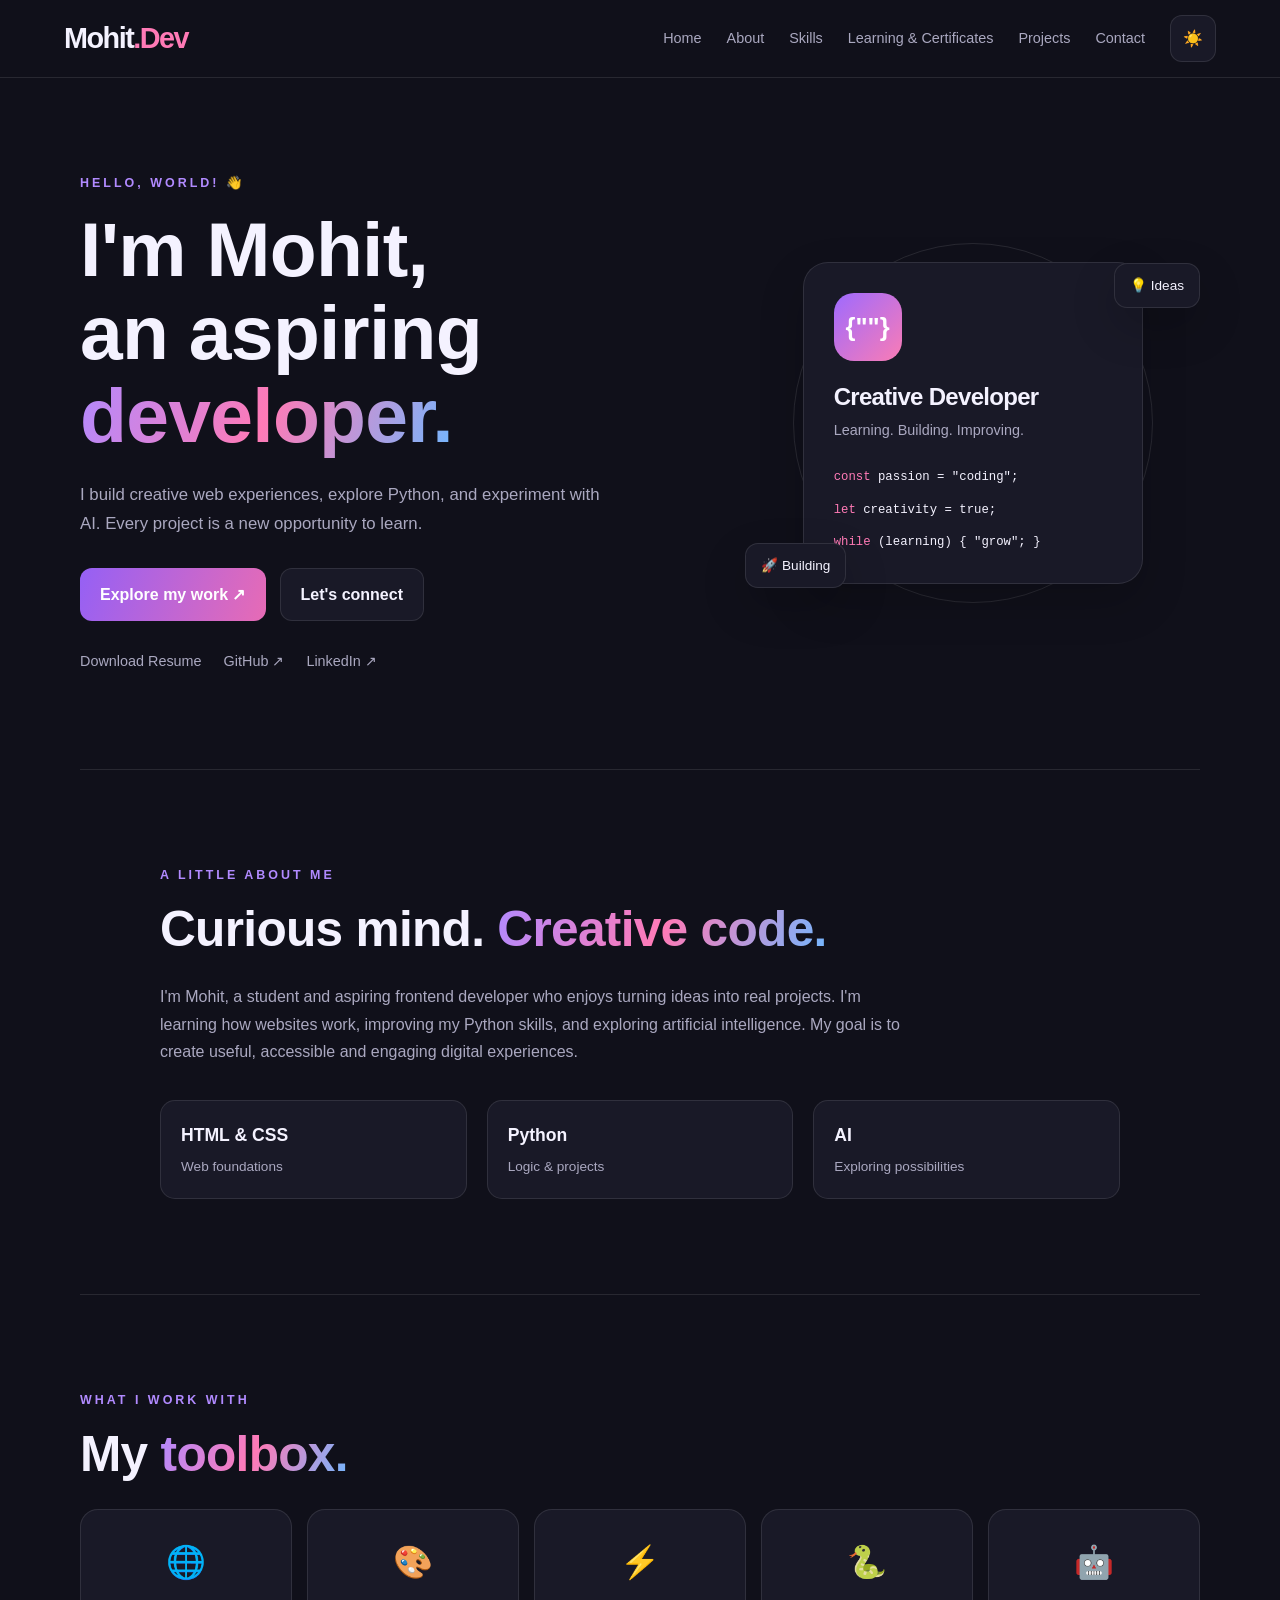
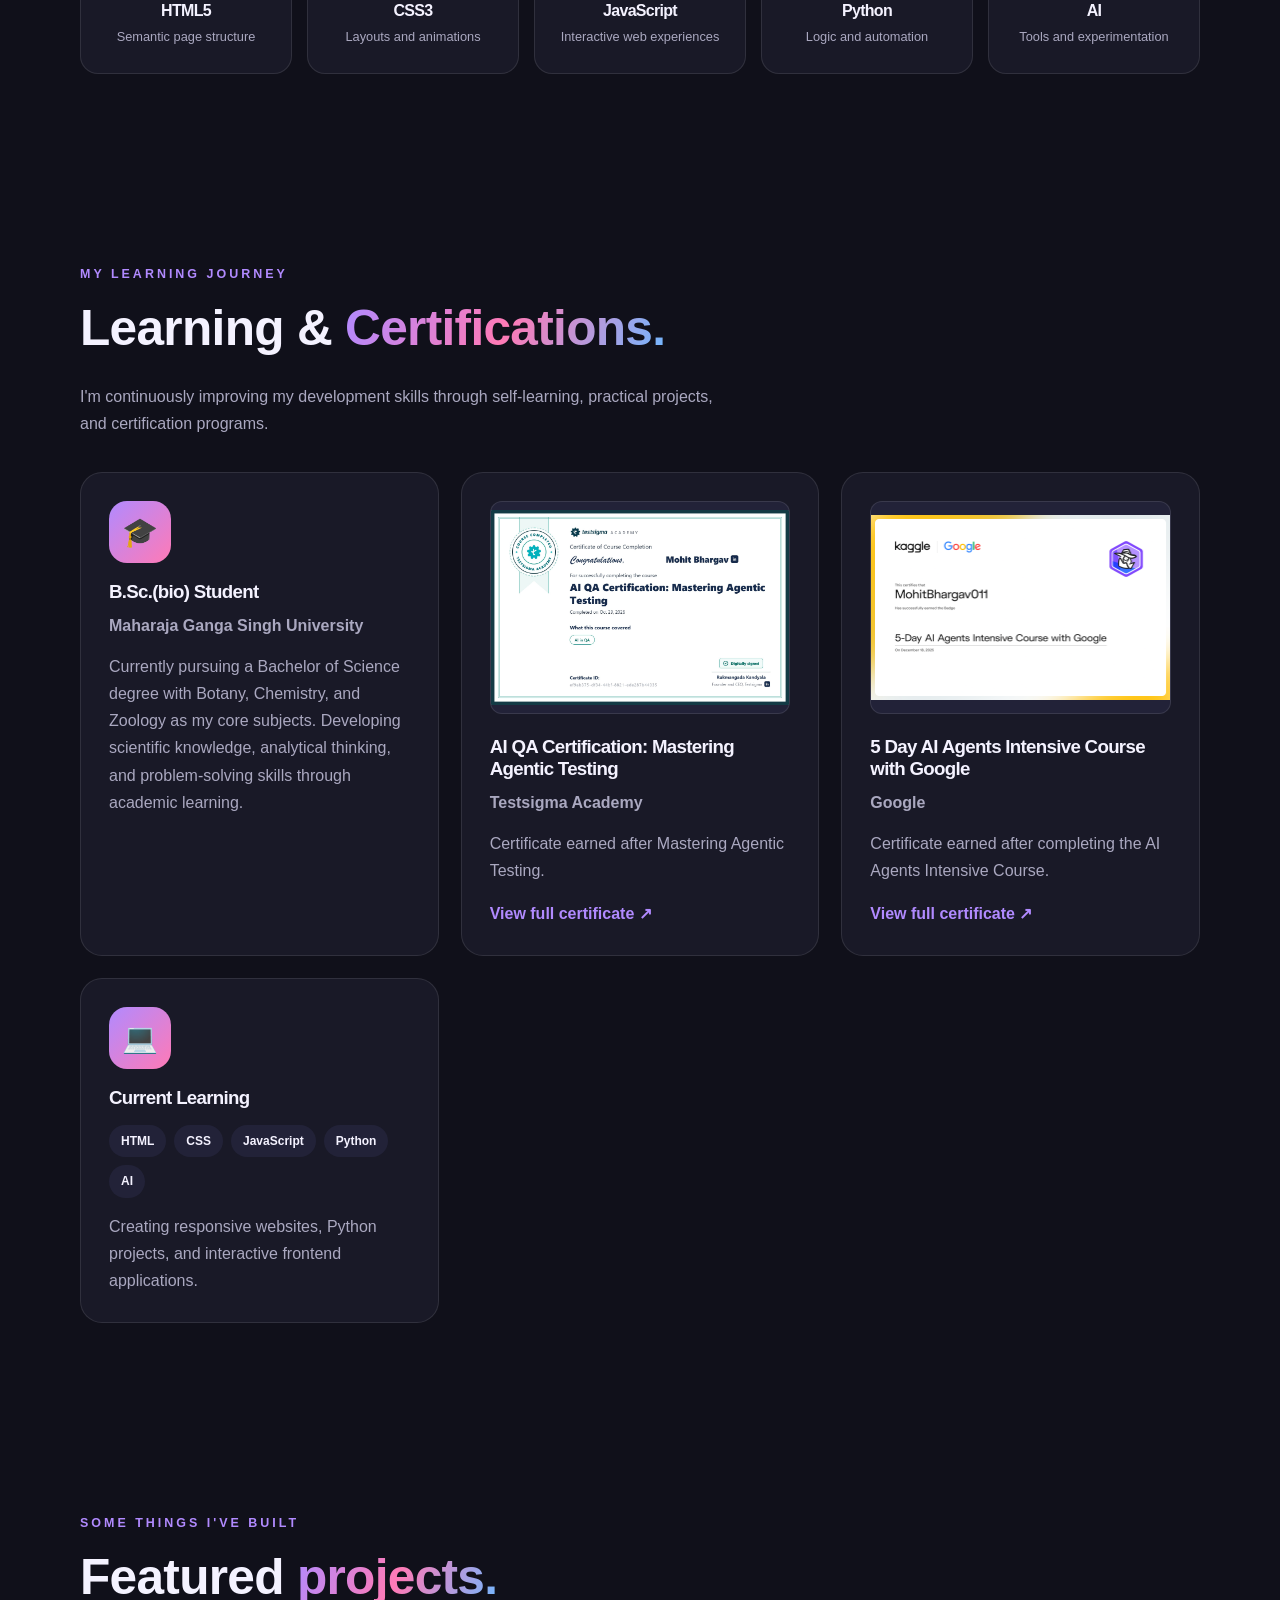
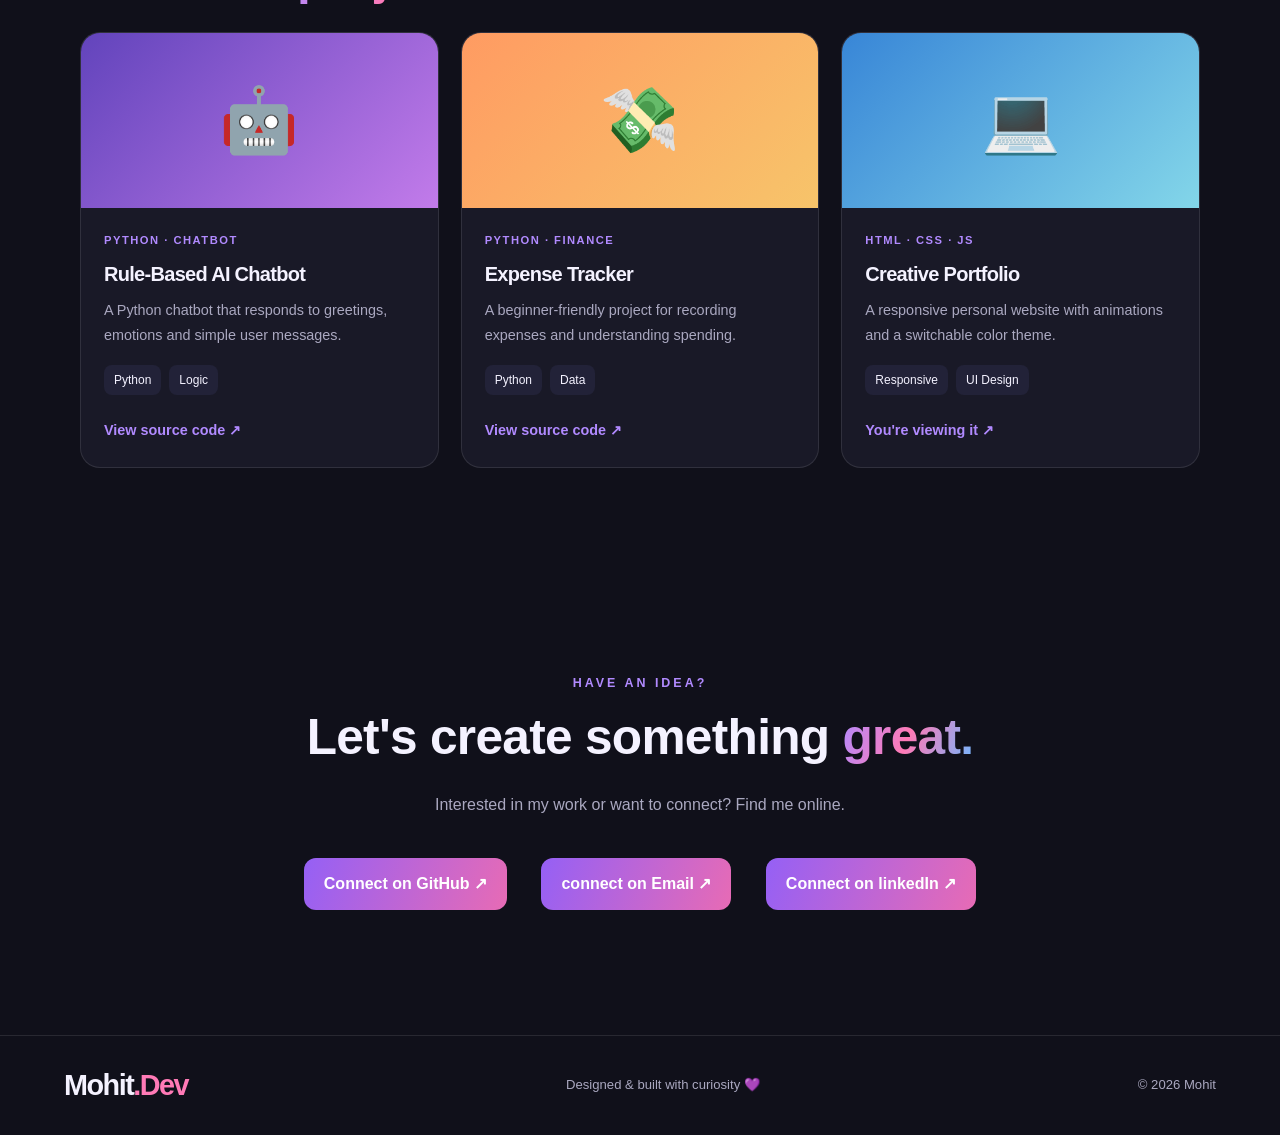
==== index.html @ 24799d16 "first webpage" ====
<!DOCTYPE html>
<html lang="en">
<head>
  <meta charset="UTF-8">
  <meta name="viewport" content="width=device-width, initial-scale=1.0">
  <meta name="description" content="Mohit's personal developer portfolio and coding projects.">
  <title>Mohit | Developer Portfolio</title>

  <link rel="stylesheet" href="style.css">
  <script src="script.js" defer></script>
</head>
<body>
  <header class="navbar">
    <a href="#home" class="logo">Mohit<span>.Dev</span></a>

    <button class="menu-toggle" id="menu-toggle"
      aria-label="Toggle navigation" aria-expanded="false">
      ☰
    </button>

    <nav class="nav-links" id="nav-links">
      <a href="#home">Home</a>
      <a href="#about">About</a>
      <a href="#skills">Skills</a>
      <a href="#edu">Learning & Certificates</a>
      <a href="#projects">Projects</a>
      <a href="#contact">Contact</a>
      <button id="theme-toggle" class="theme-toggle"
        aria-label="Switch color theme">☀️</button>
    </nav>
  </header>

  <main>
    <section class="hero section" id="home">
      <div class="hero-content reveal">
        <p class="eyebrow">HELLO, WORLD! 👋</p>
        <h1>I'm Mohit,<br>
          an aspiring <span class="gradient-text">developer.</span>
        </h1>
        <p class="hero-description">
          I build creative web experiences, explore Python,
          and experiment with AI. Every project is a new opportunity to learn.
        </p>

        <div class="hero-buttons">
          <a class="button primary1" href="#projects">Explore my work ↗</a>
          <a class="button secondary" href="#contact">Let's connect</a>
          </div>
        <div class="social-links">
           <a href="assets/resume.pdf" download class="btn btn-primary">
   Download Resume
    </a>
          <a href="https://github.com/MohitBhargava1234" target="_blank"
            rel="noopener noreferrer">GitHub ↗</a>
          <a href="https://www.linkedin.com/in/mohit-bhargav-a7a908286/" target="_blank"
            rel="noopener noreferrer">LinkedIn ↗</a>
        </div>
      </div>

      <div class="hero-art reveal">
        <div class="orbit orbit-one"></div>
        <div class="orbit orbit-two"></div>
        <div class="hero-card">
          <span class="code-icon">{"</>"}</span>
          <h2 id="typing-text">Creative Developer</h2>
          <p>Learning. Building. Improving.</p>
          <div class="code-lines">
            <span><i>const</i> passion = "coding";</span>
            <span><i>let</i> creativity = true;</span>
            <span><i>while</i> (learning) { "grow"; }</span>
          </div>
        </div>
        <span class="floating-badge badge-one">💡 Ideas</span>
        <span class="floating-badge badge-two">🚀 Building</span>
      </div>
    </section>

    <section class="section about reveal" id="about">
      <p class="eyebrow">A LITTLE ABOUT ME</p>
      <h2>Curious mind. <span class="gradient-text">Creative code.</span></h2>
      <p>
        I'm Mohit, a student and aspiring frontend developer who enjoys
        turning ideas into real projects. I'm learning how websites work,
        improving my Python skills, and exploring artificial intelligence.
        My goal is to create useful, accessible and engaging digital experiences.
      </p>
      <div class="stats">
        <div><strong>HTML & CSS</strong><span>Web foundations</span></div>
        <div><strong>Python</strong><span>Logic & projects</span></div>
        <div><strong>AI</strong><span>Exploring possibilities</span></div>
      </div>
    </section>

    <section class="section reveal" id="skills">
      <p class="eyebrow">WHAT I WORK WITH</p>
      <h2>My <span class="gradient-text">toolbox.</span></h2>

      <div class="skills-grid">
        <article class="skill-card">
          <span>🌐</span><h3>HTML5</h3>
          <p>Semantic page structure</p>
        </article>
        <article class="skill-card">
          <span>🎨</span><h3>CSS3</h3>
          <p>Layouts and animations</p>
        </article>
        <article class="skill-card">
          <span>⚡</span><h3>JavaScript</h3>
          <p>Interactive web experiences</p>
        </article>
        <article class="skill-card">
          <span>🐍</span><h3>Python</h3>
          <p>Logic and automation</p>
        </article>
        <article class="skill-card">
          <span>🤖</span><h3>AI</h3>
          <p>Tools and experimentation</p>
        </article>
      </div>
    </section>

    <section class="section" id="edu">
  <p class="eyebrow">MY LEARNING JOURNEY</p>

  <h2>Learning & <span class="gradient-text">Certifications.</span></h2>

  <p class="section-description">
    I'm continuously improving my development skills through self-learning,
    practical projects, and certification programs.
  </p>

  <div class="education-grid">

    <article class="edu-card">
      <div class="edu-icon">🎓</div>
      <h3>B.Sc.(bio) Student</h3>
      <p class="edu-subtitle">Maharaja Ganga Singh University</p>
      <p>
       Currently pursuing a Bachelor of Science degree with Botany, Chemistry, and Zoology as my core subjects. Developing scientific knowledge, analytical thinking, and problem-solving skills through academic learning.
      </p>
    </article>
   <article class="edu-card certificate-card">
  <img
    src="assets/Certificate.jpg"
    alt="Google AI Agents Intensive Course certificate"
    class="certificate-image"
    loading="lazy"
  >

  <h3>AI QA Certification: Mastering Agentic Testing</h3>
  <p class="edu-subtitle">Testsigma Academy</p>

  <p>
    Certificate earned after Mastering Agentic Testing.
  </p>
<a href="./assets/Certificate.jpg"
   target="_blank"
   rel="noopener noreferrer"
   class="certificate-link">
    View full certificate ↗
</a>
</article>

<article class="edu-card certificate-card">
  <img
    src="assets/Certificate.png"
    alt="Google AI Agents Intensive Course certificate"
    class="certificate-image"
    loading="lazy"
  >

  <h3>5 Day AI Agents Intensive Course with Google</h3>
  <p class="edu-subtitle">Google </p>

  <p>
    Certificate earned after completing the AI Agents Intensive Course.
  </p>

  <aass
    href="assets/Certificate.png"
    target="_blank"
    rel="noopener noreferrer"
    class="certificate-link"
  >
    View full certificate ↗
  </a>
</article>


    <article class="edu-card">
      <div class="edu-icon">💻</div>
      <h3>Current Learning</h3>

      <div class="learning-tags">
        <span>HTML</span>
        <span>CSS</span>
        <span>JavaScript</span>
        <span>Python</span>
        <span>AI</span>
      </div>

      <p>
        Creating responsive websites, Python projects,
        and interactive frontend applications.
      </p>
    </article>

  </div>
</section>

    <section class="section reveal" id="projects">
      <p class="eyebrow">SOME THINGS I'VE BUILT</p>
      <h2>Featured <span class="gradient-text">projects.</span></h2>

      <div class="projects-grid">
        <article class="project-card">
          <div class="project-visual visual-purple">🤖</div>
          <div class="project-info">
            <p class="project-type">PYTHON · CHATBOT</p>
            <h3>Rule-Based AI Chatbot</h3>
            <p>A Python chatbot that responds to greetings,
              emotions and simple user messages.</p>
            <div class="tags"><span>Python</span><span>Logic</span></div>
            <a href="https://github.com/MohitBhargava1234/AI-Study-Buddy-Rule-Based-Chat-Assistant-in-Python-.git" target="_blank"
              rel="noopener noreferrer" class="project-link">
              View source code ↗
            </a>
          </div>
        </article>

        <article class="project-card">
          <div class="project-visual visual-orange">💸</div>
          <div class="project-info">
            <p class="project-type">PYTHON · FINANCE</p>
            <h3>Expense Tracker</h3>
            <p>A beginner-friendly project for recording expenses
              and understanding spending.</p>
            <div class="tags"><span>Python</span><span>Data</span></div>
            <a href="https://github.com/MohitBhargava1234/Expense-tracker-in-phython.git" target="_blank"
              rel="noopener noreferrer" class="project-link">
              View source code ↗
            </a>
          </div>
        </article>

        <article class="project-card">
          <div class="project-visual visual-blue">💻</div>
          <div class="project-info">
            <p class="project-type">HTML · CSS · JS</p>
            <h3>Creative Portfolio</h3>
            <p>A responsive personal website with animations
              and a switchable color theme.</p>
            <div class="tags"><span>Responsive</span><span>UI Design</span></div>
            <a href="#home" class="project-link">You're viewing it ↗</a>
          </div>
        </article>
      </div>
    </section>
    <section class="section contact reveal" id="contact">
      <p class="eyebrow">HAVE AN IDEA?</p>
      <h2>Let's create something <span class="gradient-text">great.</span></h2>
      <p>Interested in my work or want to connect? Find me online.</p>
      <a class="button primary"
        href="https://github.com/MohitBhargava1234" target="_blank"
        rel="noopener noreferrer">Connect on GitHub ↗</a>
        <a class="button primary"
        href="mailto:mohitbhargav200610@gmail.com">connect on Email ↗</a>
        <a class="button primary"
        href="https://www.linkedin.com/in/mohit-bhargav-a7a908286/" target="_blank"
        rel="noopener noreferrer">Connect on linkedIn ↗</a>
    </section>
  </main>

  <footer>
    <a href="#home" class="logo">Mohit<span>.Dev</span></a>
    <p>Designed & built with curiosity 💜</p>
    <p>© <span id="year"></span> Mohit</p>
  </footer>
</body>
</html>
---- style.css ----
/* ---------- Theme variables ---------- */
:root {
  color-scheme: dark;
  --bg: #10101a;
  --surface: #191927;
  --surface-hover: #222238;
  --text: #f4f2ff;
  --muted: #aaa8c0;
  --border: rgba(255, 255, 255, 0.1);
  --accent: #b18aff;
  --pink: #ff7ab6;
  --blue: #72b7ff;
  --shadow: 0 18px 45px rgba(0, 0, 0, 0.18);
}

body.light-theme {
  color-scheme: light;
  --bg: #faf8ff;
  --surface: #ffffff;
  --surface-hover: #f0eaff;
  --text: #211a35;
  --muted: #6e6880;
  --border: rgba(40, 25, 70, 0.13);
  --accent: #7844df;
  --pink: #d83b89;
  --blue: #256bc4;
  --shadow: 0 18px 45px rgba(50, 30, 90, 0.09);
}

/* ---------- Reset and basics ---------- */
* {
  margin: 0;
  padding: 0;
  box-sizing: border-box;
}

html {
  scroll-behavior: smooth;
  scroll-padding-top: 90px;
}

body {
  font-family: Inter, "Segoe UI", Arial, sans-serif;
  background: var(--bg);
  color: var(--text);
  line-height: 1.7;
  transition: background 0.3s, color 0.3s;
}

a {
  color: inherit;
  text-decoration: none;
}

button {
  font: inherit;
}

button, a {
  -webkit-tap-highlight-color: transparent;
}

button:focus-visible, a:focus-visible {
  outline: 3px solid var(--accent);
  outline-offset: 4px;
}

.section {
  width: min(1120px, 90%);
  margin-inline: auto;
  padding-block: 95px;
}

.eyebrow {
  color: var(--accent);
  font-size: 0.78rem;
  font-weight: 800;
  letter-spacing: 3px;
  margin-bottom: 14px;
}

h1, h2, h3 {
  line-height: 1.2;
  letter-spacing: -0.7px;
}

h2 {
  font-size: clamp(2rem, 4vw, 3.1rem);
  margin-bottom: 24px;
}

.gradient-text {
  background: linear-gradient(110deg, var(--accent), var(--pink), var(--blue));
  background-clip: text;
  -webkit-background-clip: text;
  color: transparent;
}

/* ---------- Navigation ---------- */
.navbar {
  position: sticky;
  top: 0;
  z-index: 10;
  min-height: 76px;
  padding: 14px 5%;
  display: flex;
  align-items: center;
  justify-content: space-between;
  gap: 24px;
  background: var(--bg);
  border-bottom: 1px solid var(--border);
}

.logo {
  font-size: 1.8rem;
  font-weight: 900;
  letter-spacing: -1.5px;
}

.logo span {
  color: var(--pink);
}

.nav-links {
  display: flex;
  align-items: center;
  gap: 25px;
}

.nav-links > a {
  font-size: 0.9rem;
  color: var(--muted);
  transition: color 0.2s;
}

.nav-links > a:hover {
  color: var(--accent);
}

.theme-toggle, .menu-toggle {
  border: 1px solid var(--border);
  background: var(--surface);
  color: var(--text);
  border-radius: 12px;
  cursor: pointer;
  padding: 9px 12px;
}

.menu-toggle {
  display: none;
  font-size: 1.2rem;
}

/* ---------- Hero ---------- */
.hero {
  min-height: 610px;
  display: grid;
  grid-template-columns: 1.15fr 0.85fr;
  align-items: center;
  gap: 50px;
}

.hero h1 {
  font-size: clamp(2.8rem, 6vw, 5rem);
  font-weight: 900;
  line-height: 1.08;
}

.hero-description {
  color: var(--muted);
  max-width: 540px;
  margin-top: 24px;
  font-size: 1.05rem;
}

.hero-buttons {
  display: flex;
  flex-wrap: wrap;
  gap: 14px;
  margin-top: 30px;
}

.button {
  display: inline-flex;
  justify-content: center;
  align-items: center;
  padding: 12px 20px;
  border-radius: 12px;
  font-weight: 700;
  transition: transform 0.25s, box-shadow 0.25s;
}

.button:hover {
  transform: translateY(-4px);
  box-shadow: var(--shadow);
}

.primary1 {
  background: linear-gradient(110deg, #9560f5, #e76bb5);
  color: white;
  
}
.primary {
  background: linear-gradient(110deg, #9560f5, #e76bb5);
  color: white;
  margin:15px;
}

.secondary {
  border: 1px solid var(--border);
  background: var(--surface);
}

.social-links {
  display: flex;
  gap: 22px;
  margin-top: 28px;
  color: var(--muted);
  font-size: 0.9rem;
}

.social-links a:hover {
  color: var(--accent);
}

/* Decorative hero artwork */
.hero-art {
  position: relative;
  min-height: 390px;
  display: grid;
  place-items: center;
}

.hero-card {
  position: relative;
  z-index: 1;
  width: min(100%, 340px);
  padding: 30px;
  border: 1px solid var(--border);
  border-radius: 25px;
  background: var(--surface);
  box-shadow: var(--shadow);
  animation: float 5s ease-in-out infinite;
}

.code-icon {
  display: inline-grid;
  place-items: center;
  width: 68px;
  height: 68px;
  border-radius: 20px;
  background: linear-gradient(135deg, #9e6aff, #fa7cb5);
  color: white;
  font-size: 1.6rem;
  font-weight: 900;
  margin-bottom: 22px;
}

.hero-card h2 {
  font-size: 1.5rem;
  margin-bottom: 6px;
}

.hero-card > p {
  color: var(--muted);
  font-size: 0.9rem;
}

.code-lines {
  display: grid;
  gap: 12px;
  margin-top: 24px;
  font-family: Consolas, monospace;
  font-size: 0.77rem;
  overflow-wrap: anywhere;
}

.code-lines i {
  color: var(--pink);
  font-style: normal;
}

.orbit {
  position: absolute;
  border: 1px solid var(--border);
  border-radius: 50%;
}

.orbit-one {
  width: 360px;
  height: 360px;
  animation: spin 25s linear infinite;
}

.orbit-two {
  width: 285px;
  height: 285px;
  border-style: dashed;
  animation: spin 18s linear infinite reverse;
}

.floating-badge {
  position: absolute;
  z-index: 2;
  padding: 10px 15px;
  border: 1px solid var(--border);
  border-radius: 13px;
  background: var(--surface);
  box-shadow: var(--shadow);
  font-size: 0.85rem;
  animation: float 4s ease-in-out infinite;
}

.badge-one {
  top: 35px;
  right: 0;
}

.badge-two {
  bottom: 30px;
  left: 0;
  animation-delay: -2s;
}

/* ---------- About ---------- */
.about {
  border-top: 1px solid var(--border);
  border-bottom: 1px solid var(--border);
  max-width: none;
  padding-inline: max(5%, calc((100% - 1120px) / 2));
}

.about > p:not(.eyebrow) {
  max-width: 760px;
  color: var(--muted);
}

.stats {
  display: grid;
  grid-template-columns: repeat(3, 1fr);
  gap: 20px;
  margin-top: 35px;
}

.stats div {
  padding: 20px;
  background: var(--surface);
  border-radius: 15px;
  border: 1px solid var(--border);
}

.stats strong, .stats span {
  display: block;
}

.stats strong {
  font-size: 1.1rem;
}

.stats span {
  color: var(--muted);
  font-size: 0.85rem;
  margin-top: 4px;
}

/* ---------- Skills ---------- */
.skills-grid {
  display: grid;
  grid-template-columns: repeat(5, minmax(0, 1fr));
  gap: 15px;
}

.skill-card {
  padding: 25px 15px;
  text-align: center;
  background: var(--surface);
  border: 1px solid var(--border);
  border-radius: 18px;
  transition: transform 0.25s, background 0.25s;
}

.skill-card:hover {
  transform: translateY(-7px);
  background: var(--surface-hover);
}

.skill-card > span {
  font-size: 2rem;
}

.skill-card h3 {
  font-size: 1rem;
  margin: 12px 0 6px;
}

.skill-card p {
  color: var(--muted);
  font-size: 0.8rem;
}

/* ---------- Projects ---------- */
.projects-grid {
  display: grid;
  grid-template-columns: repeat(3, minmax(0, 1fr));
  gap: 22px;
}

.project-card {
  overflow: hidden;
  border: 1px solid var(--border);
  border-radius: 20px;
  background: var(--surface);
  transition: transform 0.3s, box-shadow 0.3s;
}

.project-card:hover {
  transform: translateY(-8px);
  box-shadow: var(--shadow);
}

.project-visual {
  min-height: 175px;
  display: grid;
  place-items: center;
  font-size: 4rem;
}

.visual-purple {
  background: linear-gradient(135deg, #6244bc, #c27bea);
}

.visual-orange {
  background: linear-gradient(135deg, #ff9b62, #f7c46a);
}

.visual-blue {
  background: linear-gradient(135deg, #3886d7, #83d6e9);
}

.project-info {
  padding: 23px;
}

.project-type {
  color: var(--accent);
  font-size: 0.7rem;
  font-weight: 800;
  letter-spacing: 1.5px;
}

.project-info h3 {
  margin: 12px 0;
  font-size: 1.25rem;
}

.project-info > p:not(.project-type) {
  color: var(--muted);
  font-size: 0.9rem;
}

.tags {
  display: flex;
  flex-wrap: wrap;
  gap: 8px;
  margin: 18px 0;
}

.tags span {
  padding: 5px 10px;
  border-radius: 8px;
  background: var(--surface-hover);
  font-size: 0.75rem;
}

.project-link {
  display: inline-block;
  margin-top: 5px;
  color: var(--accent);
  font-size: 0.9rem;
  font-weight: 700;
}

/* ---------- Contact and footer ---------- */
.contact {
  text-align: center;
  padding-block: 110px;
}

.contact > p:not(.eyebrow) {
  color: var(--muted);
  margin: 0 auto 25px;
}

footer {
  display: flex;
  align-items: center;
  justify-content: space-between;
  gap: 20px;
  padding: 25px 5%;
  border-top: 1px solid var(--border);
  color: var(--muted);
  font-size: 0.82rem;
}

footer .logo {
  color: var(--text);
}

/* ---------- Scroll reveal ---------- */
.reveal {
  opacity: 0;
  transform: translateY(25px);
  transition: opacity 0.7s ease, transform 0.7s ease;
}

.reveal.visible {
  opacity: 1;
  transform: translateY(0);
}

/* ---------- Animations ---------- */
@keyframes float {
  0%, 100% { transform: translateY(0); }
  50% { transform: translateY(-10px); }
}

@keyframes spin {
  to { rotate: 360deg; }
}

/* ---------- Tablet and mobile ---------- */
@media (max-width: 900px) {
  .hero {
    grid-template-columns: 1fr;
    gap: 25px;
    padding-top: 70px;
  }

  .hero-art {
    min-height: 370px;
  }

  .skills-grid {
    grid-template-columns: repeat(3, minmax(0, 1fr));
  }

  .projects-grid {
    grid-template-columns: repeat(2, minmax(0, 1fr));
  }
}

@media (max-width: 600px) {
  .section {
    padding-block: 65px;
  }

  .navbar {
    min-height: 68px;
    flex-wrap: wrap;
  }

  .menu-toggle {
    display: block;
  }

  .nav-links {
    display: none;
    width: 100%;
    flex-direction: column;
    align-items: stretch;
    gap: 0;
    padding-bottom: 10px;
  }

  .nav-links.open {
    display: flex;
  }

  .nav-links > a {
    padding: 12px 5px;
  }

  .theme-toggle {
    align-self: flex-start;
    margin-top: 8px;
  }

  .hero {
    padding-top: 55px;
  }

  .hero h1 {
    font-size: clamp(2.5rem, 12vw, 3.8rem);
  }

  .hero-art {
    min-height: 330px;
  }

  .hero-card {
    padding: 23px;
    width: min(100%, 310px);
  }

  .orbit-one {
    width: 300px;
    height: 300px;
  }

  .orbit-two {
    width: 245px;
    height: 245px;
  }

  .badge-one {
    right: -4px;
    top: 15px;
  }

  .badge-two {
    left: -4px;
    bottom: 12px;
  }

  .stats {
    grid-template-columns: 1fr;
  }

  .skills-grid {
    grid-template-columns: repeat(2, minmax(0, 1fr));
  }

  .projects-grid {
    grid-template-columns: 1fr;
  }

  footer {
    flex-direction: column;
    text-align: center;
  }
}

/* Respect users who prefer less motion */
@media (prefers-reduced-motion: reduce) {
  *, *::before, *::after {
    scroll-behavior: auto !important;
    animation-duration: 0.01ms !important;
    animation-iteration-count: 1 !important;
    transition-duration: 0.01ms !important;
  }

  .reveal {
    opacity: 1;
    transform: none;
  }
}

/* ===== Education & Certifications ===== */

.section-description{
  color: var(--muted);
  max-width: 650px;
  margin-bottom: 35px;
}

.education-grid{
  display:grid;
  grid-template-columns: repeat(3,1fr);
  gap:22px;
}

.edu-card{
  position:relative;
  padding:28px;
  background: var(--surface);
  border:1px solid var(--border);
  border-radius:22px;
  transition:0.35s ease;
  overflow:hidden;
}

.edu-card::before{
  content:"";
  position:absolute;
  inset:0;
  background:linear-gradient(135deg,
      rgba(177,138,255,.12),
      rgba(255,122,182,.08));
  opacity:0;
  transition:.35s;
  pointer-events: none;
}

.edu-card:hover{
  transform:translateY(-8px);
  box-shadow:var(--shadow);
}

.edu-card:hover::before{
  opacity:1;
}

.edu-icon{
  width:62px;
  height:62px;
  display:flex;
  align-items:center;
  justify-content:center;
  font-size:1.8rem;
  border-radius:18px;
  background:linear-gradient(135deg,var(--accent),var(--pink));
  margin-bottom:18px;
  position:relative;
  z-index:1;
}

.edu-card h3{
  position:relative;
  z-index:1;
  margin-bottom:8px;
}

.edu-subtitle{
  color:var(--accent);
  font-weight:600;
  margin-bottom:14px;
  position:relative;
  z-index:1;
}

.edu-card p{
  color:var(--muted);
  position:relative;
  z-index:1;
}

.certificate-badge{
  display:inline-block;
  margin-top:16px;
  padding:6px 12px;
  border-radius:999px;
  background:linear-gradient(135deg,var(--accent),var(--pink));
  color:white;
  font-size:.78rem;
  font-weight:700;
  position:relative;
  z-index:1;
}

.learning-tags{
  display:flex;
  flex-wrap:wrap;
  gap:8px;
  margin:15px 0;
  position:relative;
  z-index:1;
}

.learning-tags span{
  padding:6px 12px;
  background:var(--surface-hover);
  border-radius:999px;
  font-size:.75rem;
  font-weight:600;
}

/* Mobile */
@media (max-width:900px){
  .education-grid{
    grid-template-columns:1fr;
  }
}

/* Certificate images */

.certificate-card {
  overflow: hidden;
}

.certificate-image {
  display: block;
  width: 100%;
  aspect-ratio: 1.414 / 1;
  object-fit: contain;
  background: var(--surface-hover);
  border: 1px solid var(--border);
  border-radius: 12px;
  margin-bottom: 22px;
  transition: transform 0.3s ease;
}

.certificate-card:hover .certificate-image {
  transform: scale(1.02);
}

.certificate-link {
  display: inline-block;
  margin-top: 16px;
  color: var(--accent);
  font-weight: 700;
}
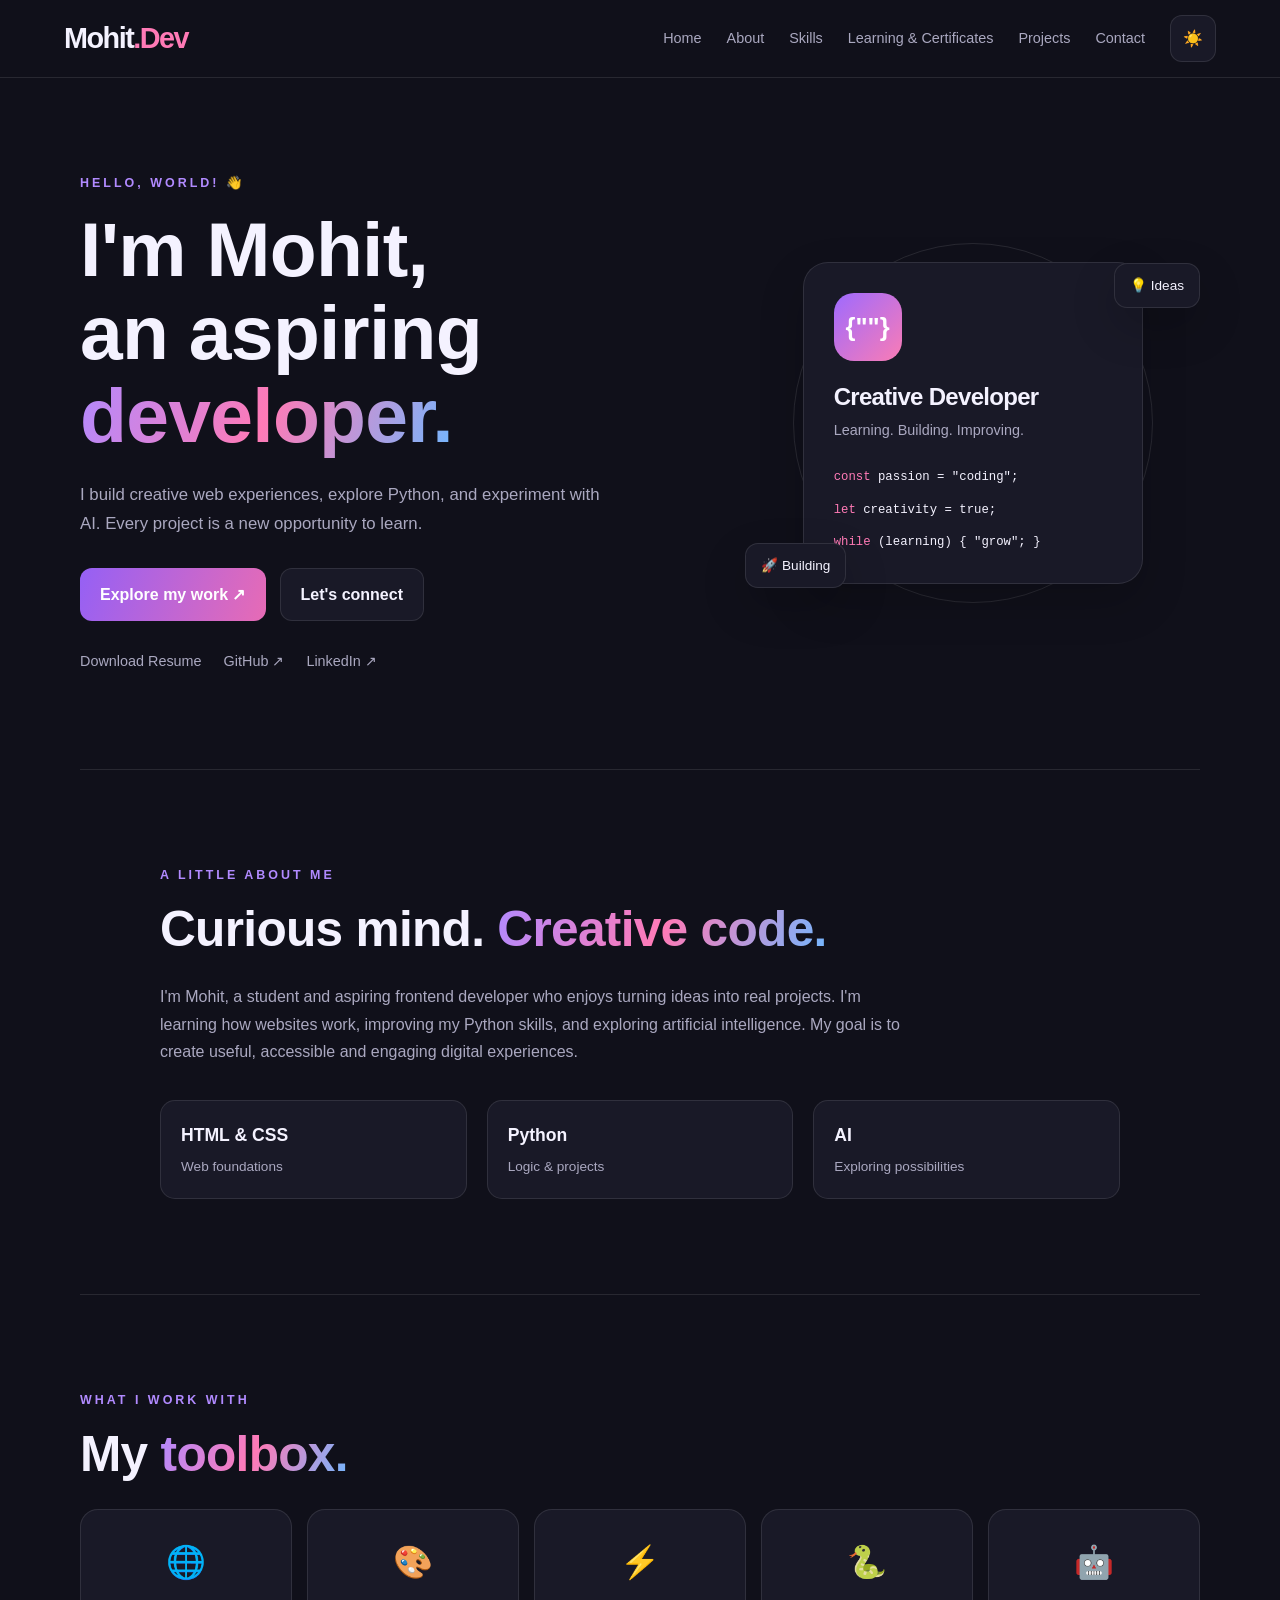
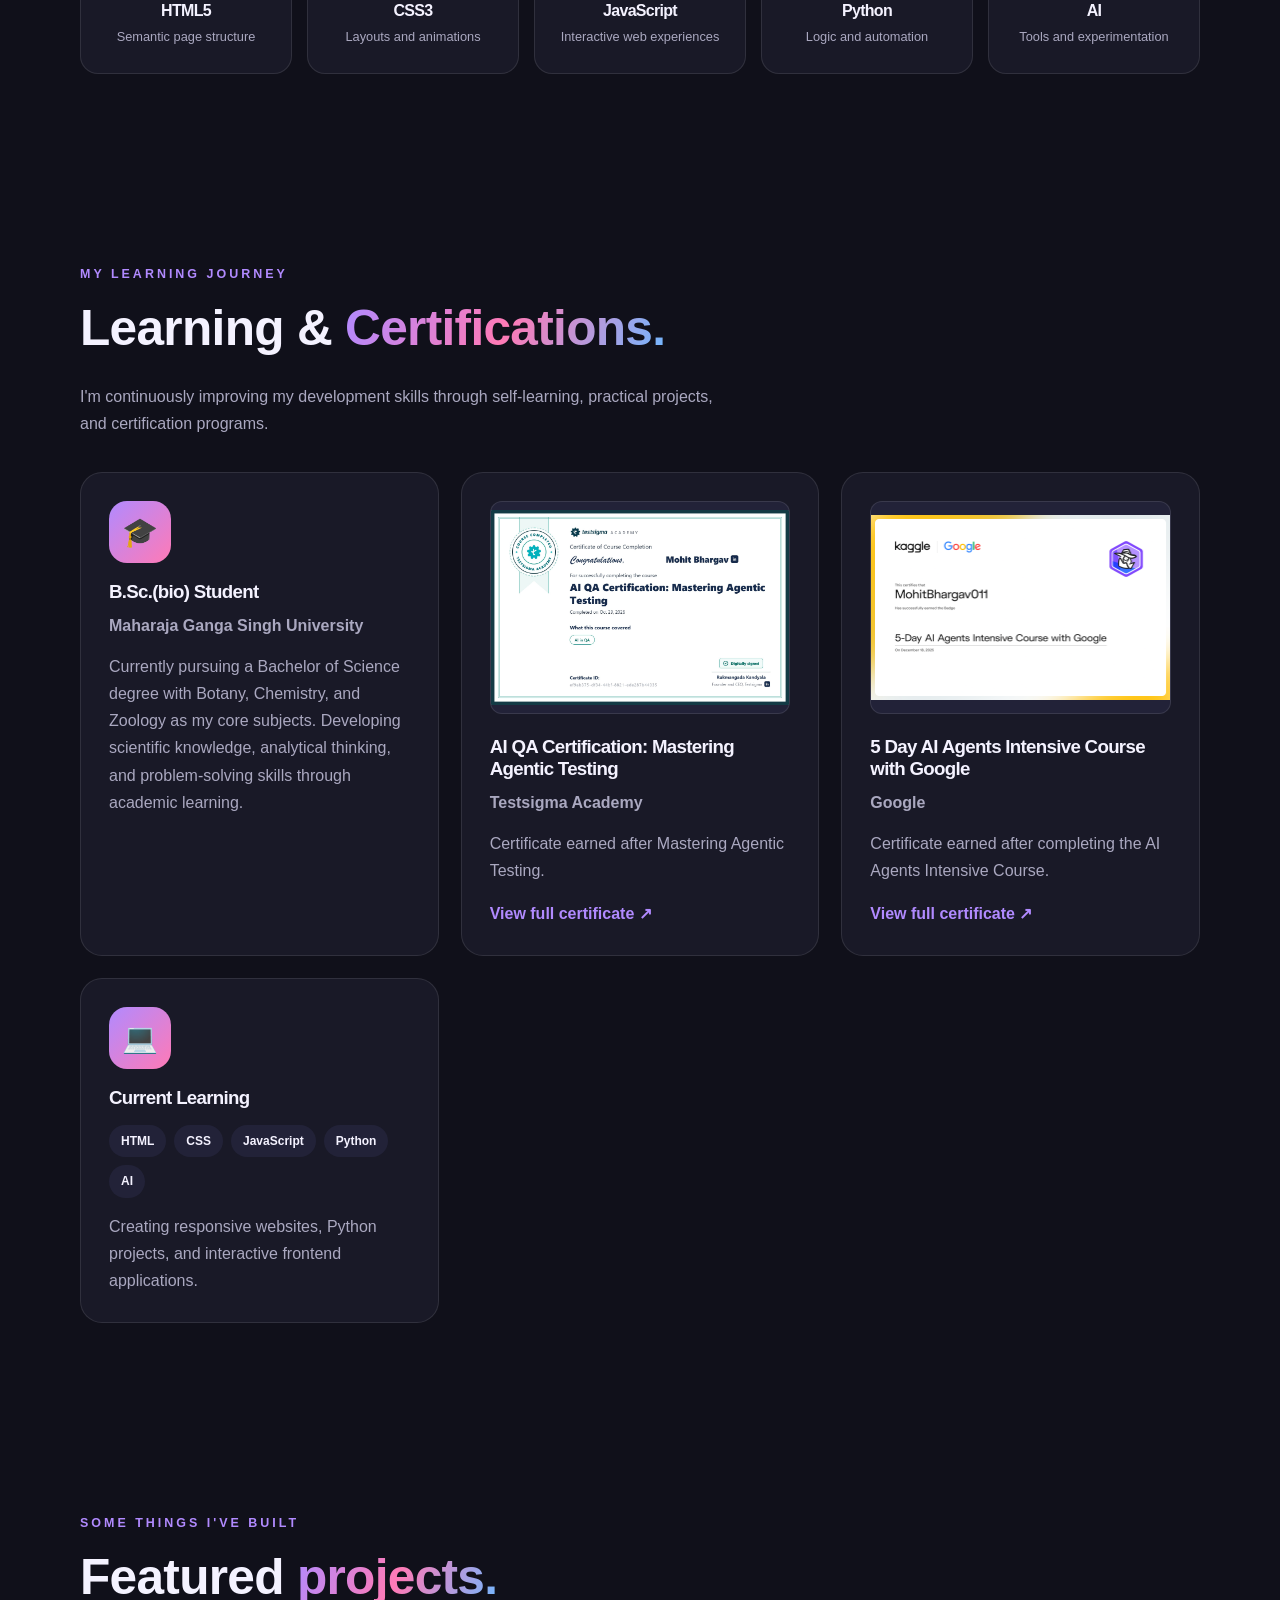
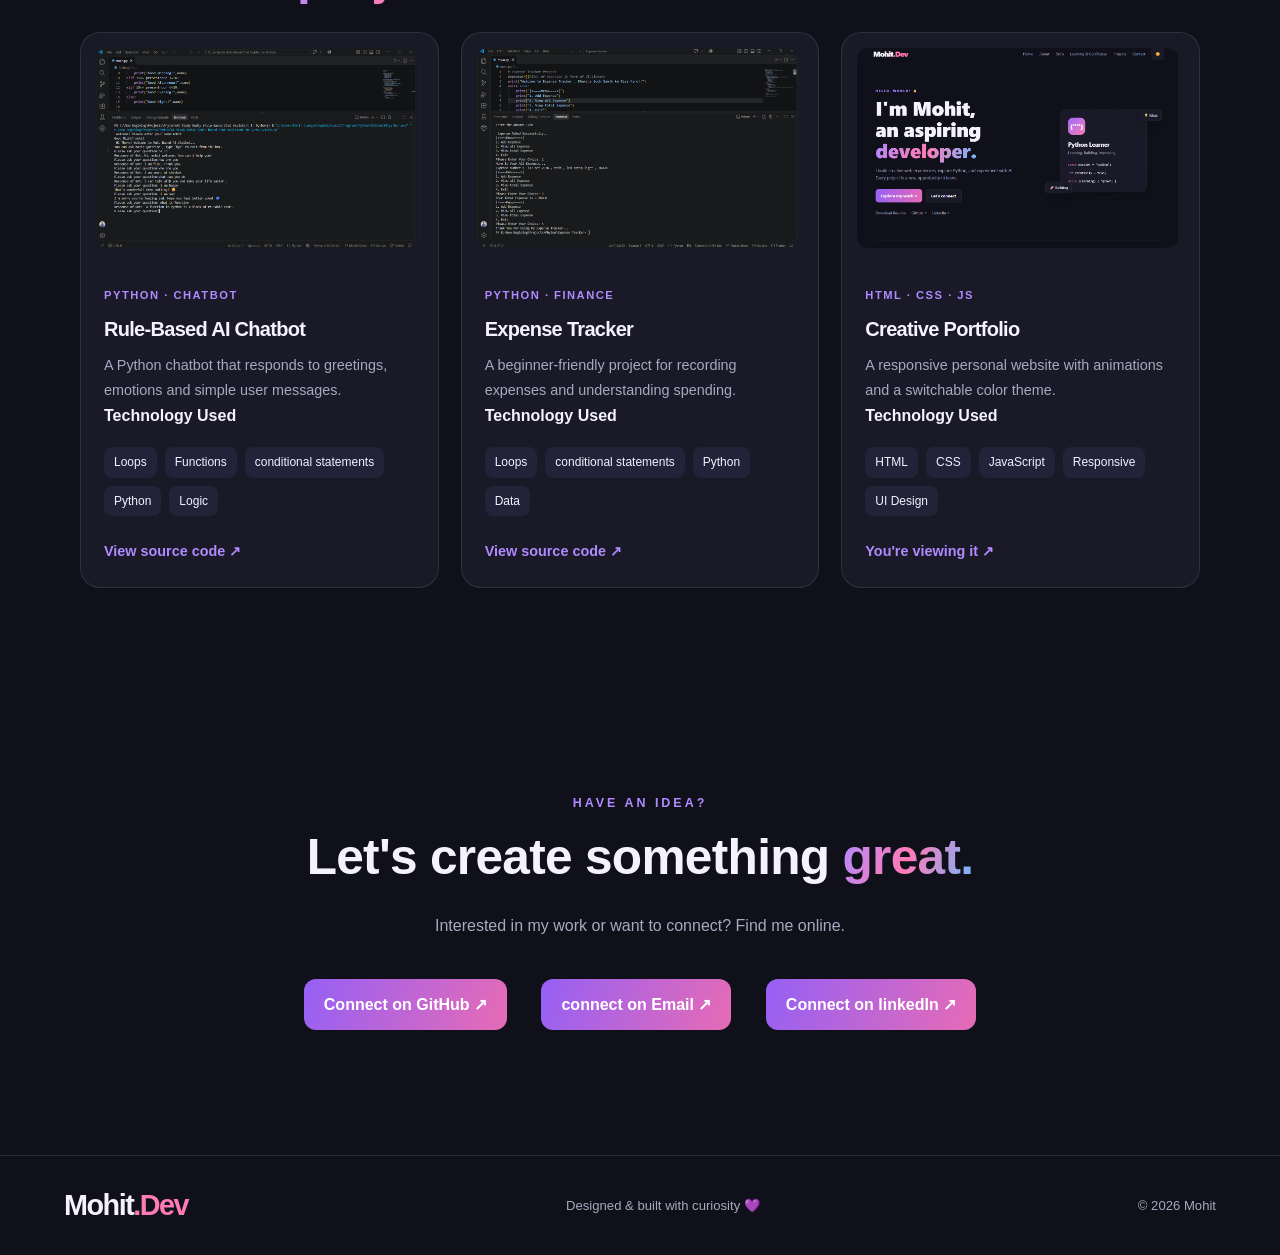
==== commit cfc8bbde: "added projects previews" ====
--- a/index.html
+++ b/index.html
@@ -177,7 +177,7 @@
     Certificate earned after completing the AI Agents Intensive Course.
   </p>
 
-  <aass
+  <a
     href="assets/Certificate.png"
     target="_blank"
     rel="noopener noreferrer"
@@ -212,48 +212,57 @@
     <section class="section reveal" id="projects">
       <p class="eyebrow">SOME THINGS I'VE BUILT</p>
       <h2>Featured <span class="gradient-text">projects.</span></h2>
-
-      <div class="projects-grid">
+  <div class="projects-grid">
         <article class="project-card">
-          <div class="project-visual visual-purple">🤖</div>
-          <div class="project-info">
+           <img
+      src="assets/Ai chatbot.png"
+      alt="Python AI Chatbot"
+      class="project-image">
+    <div class="project-info">
             <p class="project-type">PYTHON · CHATBOT</p>
             <h3>Rule-Based AI Chatbot</h3>
             <p>A Python chatbot that responds to greetings,
               emotions and simple user messages.</p>
-            <div class="tags"><span>Python</span><span>Logic</span></div>
+              <h4>Technology Used</h4>
+              <div class="tags"><span>Loops</span><span>Functions</span><span>conditional statements</span><span>Python</span><span>Logic</span></div>
             <a href="https://github.com/MohitBhargava1234/AI-Study-Buddy-Rule-Based-Chat-Assistant-in-Python-.git" target="_blank"
               rel="noopener noreferrer" class="project-link">
               View source code ↗
             </a>
           </div>
         </article>
-
         <article class="project-card">
-          <div class="project-visual visual-orange">💸</div>
-          <div class="project-info">
+             <img
+      src="assets/Exenpse Tracker.png"
+      alt="Python AI Chatbot"
+      class="project-image">
+    <div class="project-info">
             <p class="project-type">PYTHON · FINANCE</p>
             <h3>Expense Tracker</h3>
             <p>A beginner-friendly project for recording expenses
               and understanding spending.</p>
-            <div class="tags"><span>Python</span><span>Data</span></div>
+          <h4>Technology Used</h4>
+            <div class="tags"><span>Loops</span><span>conditional statements</span><span>Python</span><span>Data</span></div>
             <a href="https://github.com/MohitBhargava1234/Expense-tracker-in-phython.git" target="_blank"
               rel="noopener noreferrer" class="project-link">
               View source code ↗
             </a>
           </div>
         </article>
-
         <article class="project-card">
-          <div class="project-visual visual-blue">💻</div>
-          <div class="project-info">
+             <img
+      src="assets/Webpage.png"
+      alt="Python AI Chatbot"
+      class="project-image">
+      <div class="project-info">
             <p class="project-type">HTML · CSS · JS</p>
             <h3>Creative Portfolio</h3>
             <p>A responsive personal website with animations
               and a switchable color theme.</p>
-            <div class="tags"><span>Responsive</span><span>UI Design</span></div>
-            <a href="#home" class="project-link">You're viewing it ↗</a>
-          </div>
+              <h4>Technology Used</h4>
+              <div class="tags"><span>HTML</span><span>CSS</span><span>JavaScript</span>
+                <span>Responsive</span><span>UI Design</span></div>
+            <a href="#home" class="project-link">You're viewing it ↗</a></div>
         </article>
       </div>
     </section>
--- a/style.css
+++ b/style.css
@@ -801,3 +801,18 @@
   font-weight: 700;
 }
 
+.project-image {
+ margin: 15px;
+  width: 90%;
+    height: 200px;
+    object-fit:  cover;
+    border-radius: 10px;
+    display: block;
+}
+
+.project-card {
+display: flex;
+    flex-direction: column;
+    height: 100%;
+    overflow: hidden;
+}
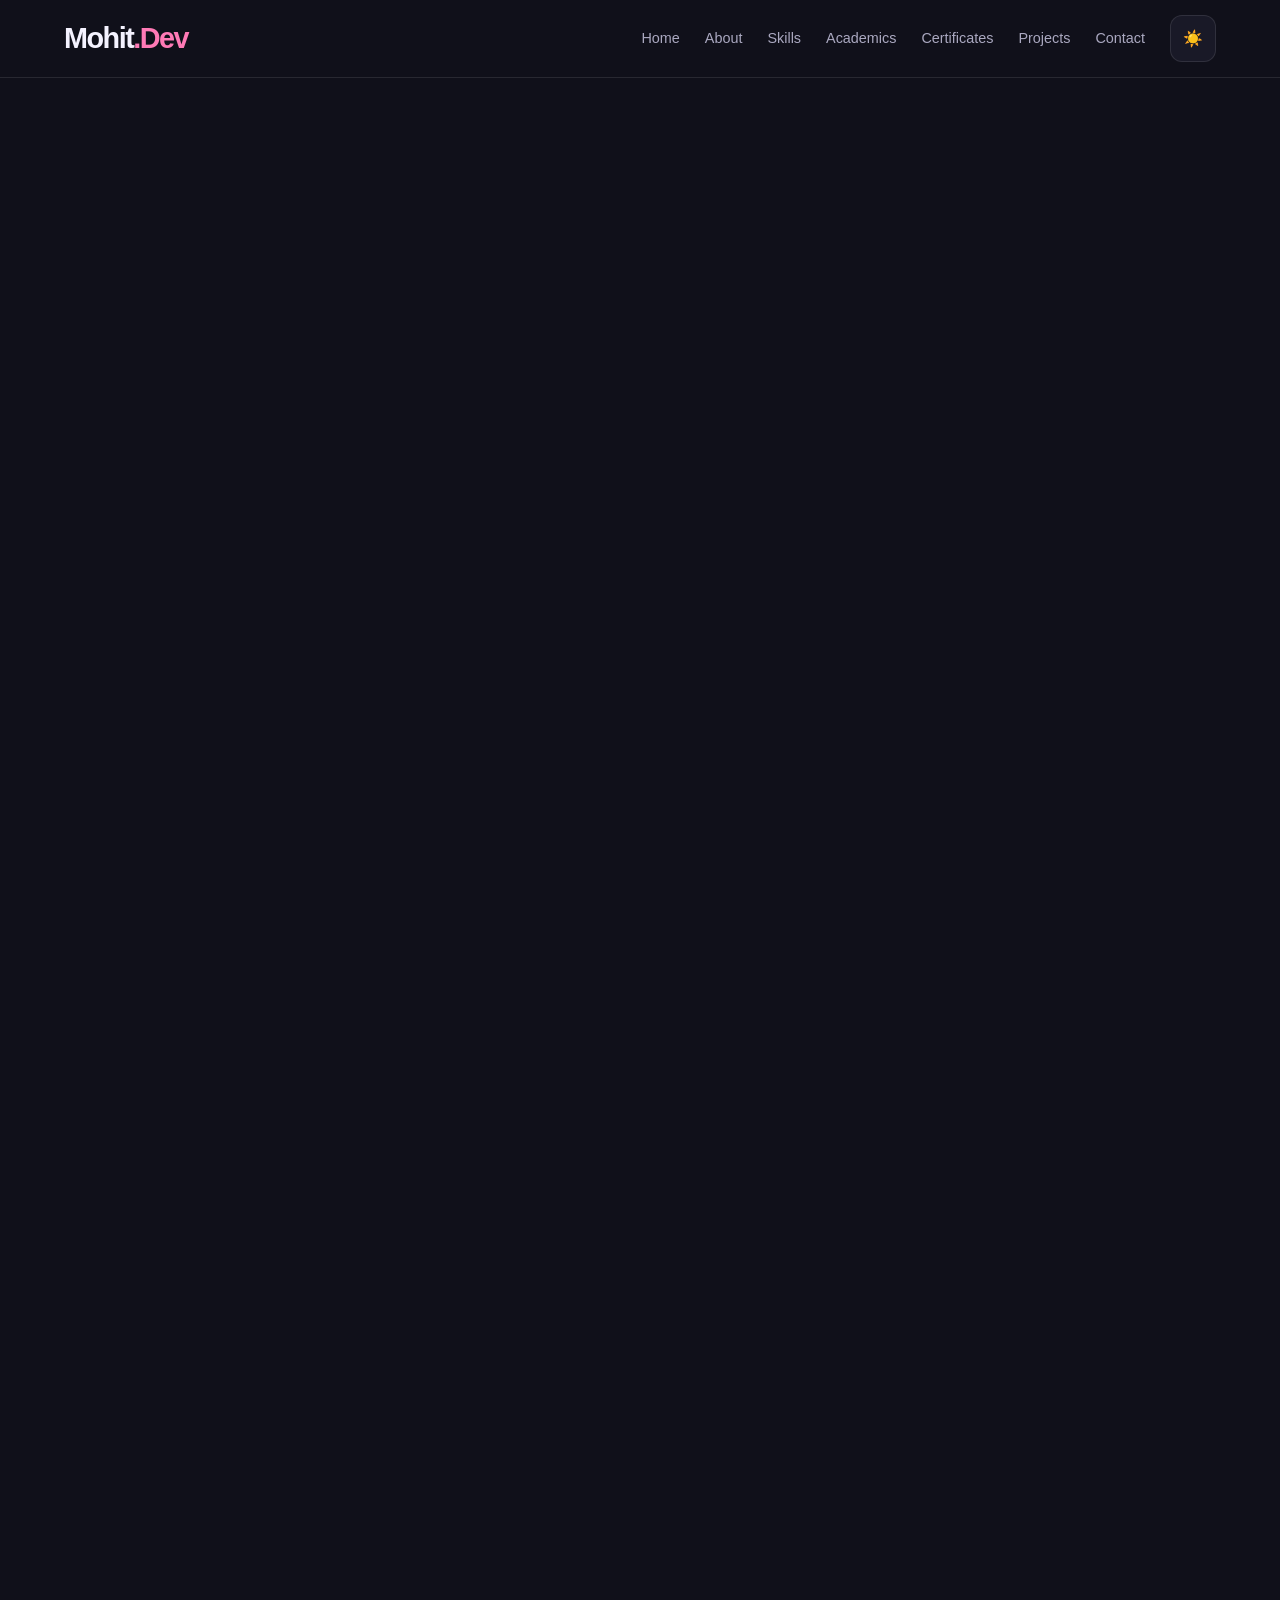
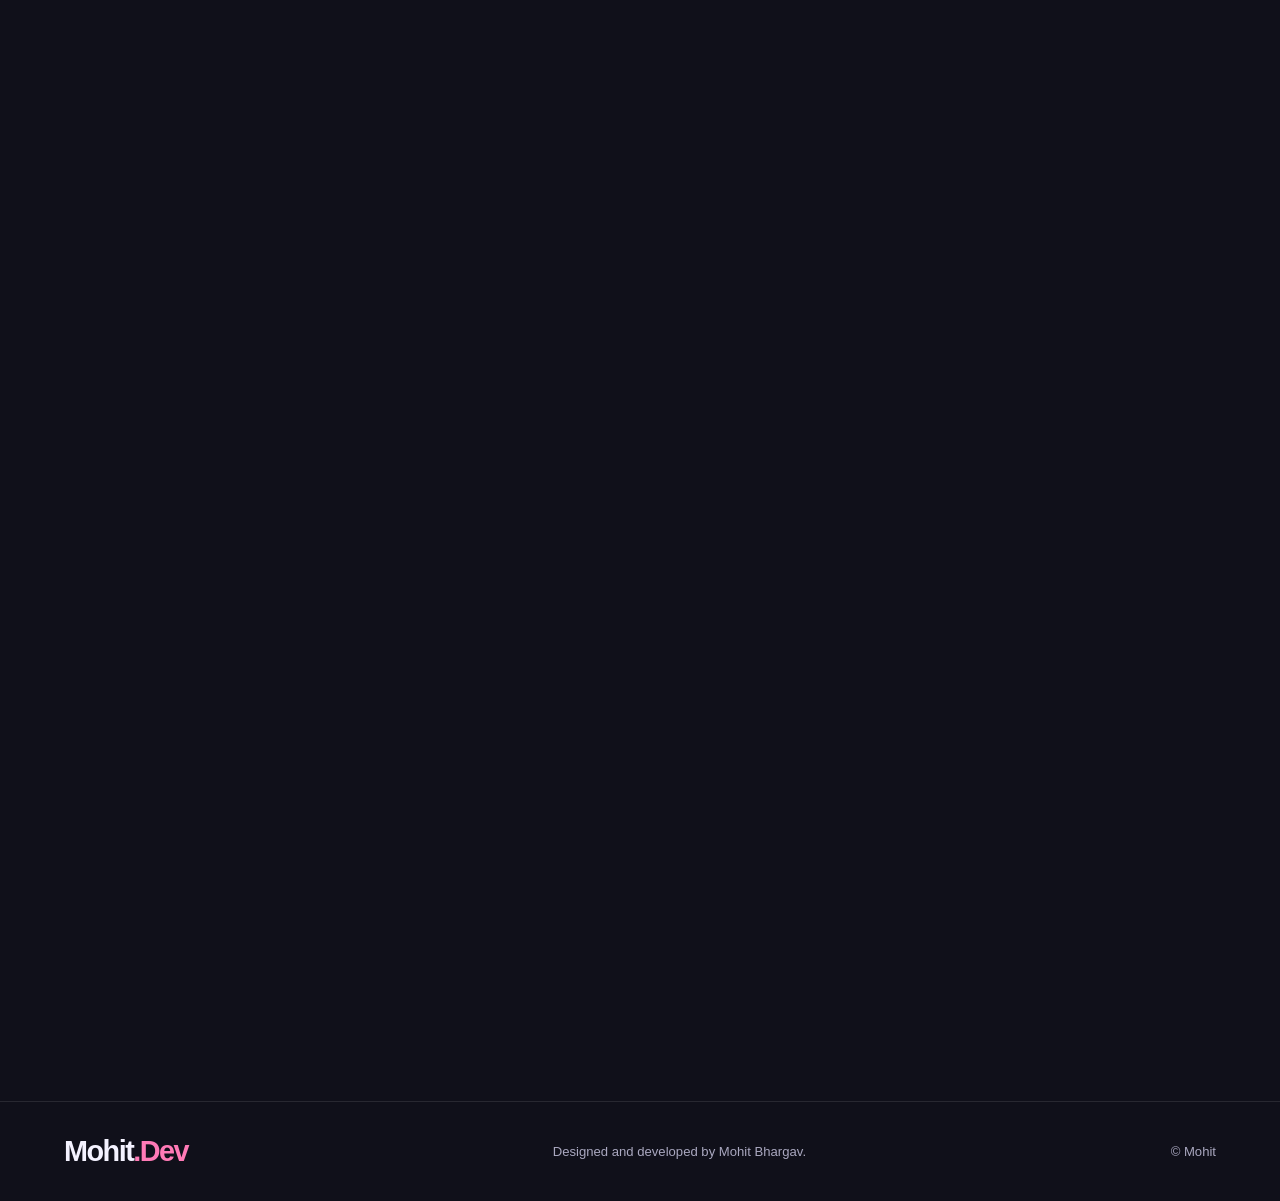
==== commit 9c35aa40: "Revise index.html for portfolio updates and SEO Updated portfolio details, improved SEO metadata, an" ====
--- a/index.html
+++ b/index.html
@@ -4,13 +4,61 @@
 <head>
   <meta charset="UTF-8">
   <meta name="viewport" content="width=device-width, initial-scale=1.0">
-  <meta name="description" content="Mohit's personal developer portfolio and coding projects.">
-  <title>Mohit | Developer Portfolio</title>
-
+
+  <title>Mohit Bhargav | Frontend Developer Portfolio</title>
+  <meta name="description" content="Mohit Bhargav's portfolio: frontend development, Python projects, education and certifications.">
+  <meta name="theme-color" content="#0b0f14">
+  <link rel="canonical" href="https://mohitdev-ten.vercel.app/">
+
+  <!-- Open Graph -->
+  <meta property="og:type" content="website">
+  <meta property="og:title" content="Mohit.Dev | Portfolio">
+  <meta property="og:description" content="Explore Mohit Bhargav's frontend development work, Python projects and learning journey.">
+  <meta property="og:image" content="https://mohitdev-ten.vercel.app/assets/Webpage.png">
+  <meta property="og:url" content="https://mohitdev-ten.vercel.app/">
+  <link rel="icon" href="assets/Logo.png">
+  <link rel="stylesheet" href="https://cdnjs.cloudflare.com/ajax/libs/font-awesome/6.7.2/css/all.min.css">
   <link rel="stylesheet" href="style.css">
   <script src="script.js" defer></script>
+
+  <!-- SEO Structured Data -->
+  <script type="application/ld+json">
+  {
+    "@context": "https://schema.org",
+    "@graph": [
+      {
+        "@type": "Person",
+        "@id": "https://mohitdev-v2.vercel.app/#person",
+        "name": "Mohit Bhargav",
+        "url": "https://mohitdev-v2.vercel.app/",
+        "sameAs": [
+          "https://github.com/MohitBhargava1234"
+        ],
+        "knowsAbout": [
+          "HTML",
+          "CSS",
+          "JavaScript",
+          "Python",
+          "Frontend Development"
+        ]
+      },
+      {
+        "@type": "WebSite",
+        "@id": "https://mohitdev-v2.vercel.app/#website",
+        "url": "https://mohitdev-v2.vercel.app/",
+        "name": "Mohit.Dev",
+        "publisher": {
+          "@id": "https://mohitdev-v2.vercel.app/#person"
+        }
+      }
+    ]
+  }
+  </script>
 </head>
+
 <body>
+
+  <!-- NAVBAR -->
   <header class="navbar">
     <a href="#home" class="logo">Mohit<span>.Dev</span></a>
 
@@ -23,268 +71,571 @@
       <a href="#home">Home</a>
       <a href="#about">About</a>
       <a href="#skills">Skills</a>
-      <a href="#edu">Learning & Certificates</a>
+      <a href="#edu">Academics</a>
+      <a href="#certificates">Certificates</a>
       <a href="#projects">Projects</a>
       <a href="#contact">Contact</a>
-      <button id="theme-toggle" class="theme-toggle"
-        aria-label="Switch color theme">☀️</button>
+  <button id="theme-toggle" class="theme-toggle" aria-label="Switch to light mode">
+    <i class="fa-regular fa-moon"></i>
+</button>
+      
     </nav>
   </header>
 
   <main>
+
+    <!-- HERO -->
     <section class="hero section" id="home">
       <div class="hero-content reveal">
-        <p class="eyebrow">HELLO, WORLD! 👋</p>
-        <h1>I'm Mohit,<br>
+
+        <p class="eyebrow">FRONTEND DEVELOPMENT · PYTHON · CONTINUOUS LEARNING</p>
+
+        <h1>
+          I'm Mohit,<br>
           an aspiring <span class="gradient-text">developer.</span>
         </h1>
-        <p class="hero-description">
-          I build creative web experiences, explore Python,
-          and experiment with AI. Every project is a new opportunity to learn.
-        </p>
-
+         <p class="hero-description">
+  I'm a B.Sc. student building my frontend skills through hands-on projects.
+  I work with HTML, CSS and JavaScript, and use Python to practise programming
+  fundamentals. I'm also interested in how AI tools can support development.
+</p>
         <div class="hero-buttons">
-          <a class="button primary1" href="#projects">Explore my work ↗</a>
-          <a class="button secondary" href="#contact">Let's connect</a>
-          </div>
+          <a class="button primary" href="#projects">View Projects</a>
+          <a class="button secondary" href="#contact">Contact Me</a>
+        </div>
+
         <div class="social-links">
-           <a href="assets/resume.pdf" download class="btn btn-primary">
-   Download Resume
-    </a>
-          <a href="https://github.com/MohitBhargava1234" target="_blank"
-            rel="noopener noreferrer">GitHub ↗</a>
-          <a href="https://www.linkedin.com/in/mohit-bhargav-a7a908286/" target="_blank"
-            rel="noopener noreferrer">LinkedIn ↗</a>
-        </div>
-      </div>
-
-      <div class="hero-art reveal">
-        <div class="orbit orbit-one"></div>
-        <div class="orbit orbit-two"></div>
-        <div class="hero-card">
-          <span class="code-icon">{"</>"}</span>
-          <h2 id="typing-text">Creative Developer</h2>
-          <p>Learning. Building. Improving.</p>
-          <div class="code-lines">
-            <span><i>const</i> passion = "coding";</span>
-            <span><i>let</i> creativity = true;</span>
-            <span><i>while</i> (learning) { "grow"; }</span>
-          </div>
-        </div>
-        <span class="floating-badge badge-one">💡 Ideas</span>
-        <span class="floating-badge badge-two">🚀 Building</span>
+          <a href="assets/resume.pdf"
+            target="_blank" rel="noopener noreferrer">
+           Download Resume↗
+          </a> 
+        </div>
       </div>
     </section>
 
+    <!-- ABOUT -->
     <section class="section about reveal" id="about">
+
       <p class="eyebrow">A LITTLE ABOUT ME</p>
-      <h2>Curious mind. <span class="gradient-text">Creative code.</span></h2>
-      <p>
-        I'm Mohit, a student and aspiring frontend developer who enjoys
-        turning ideas into real projects. I'm learning how websites work,
-        improving my Python skills, and exploring artificial intelligence.
-        My goal is to create useful, accessible and engaging digital experiences.
+
+      <h2>
+         I'm learning by building and improving.
+      </h2>
+
+      <p>I'm Mohit Bhargav, a B.Sc. student at Maharaja Ganga Singh University, Bikaner. Alongside my studies, I'm learning frontend development and building small projects to put that knowledge into practice.</p>
+      <p>My current focus is HTML, CSS and JavaScript. I also practise Python and explore AI tools as part of my wider interest in technology.</p>
+      <p>I'm working towards becoming a frontend developer by improving my coding skills, learning from mistakes and building projects that solve practical problems.</p>
+<div class="stats">
+        <div>
+          <strong>HTML &amp; CSS</strong>
+          <span>Web foundations</span>
+        </div>
+
+        <div>
+          <strong>Python</strong>
+          <span>Logic &amp; projects</span>
+        </div>
+
+        <div>
+          <strong>AI</strong>
+          <span>Exploring possibilities</span>
+        </div>
+      </div>
+
+    </section>
+
+    <!-- SKILLS -->
+    <section class="section reveal" id="skills">
+
+      <p class="eyebrow">WHAT I WORK WITH</p>
+
+      <h2>Technologies I'm learning.</h2>
+
+    <div class="skills-grid">
+       <div class="skill-card">
+        <div class="skill-icon html-icon">
+            <i class="fa-brands fa-html5"></i>
+        </div>
+        <h3>HTML5</h3>
+        <p>Building structured and accessible web pages.</p>
+    </div>
+
+    <!-- CSS -->
+    <div class="skill-card">
+        <div class="skill-icon css-icon">
+            <i class="fa-brands fa-css3-alt"></i>
+        </div>
+        <h3>CSS3</h3>
+        <p>Creating responsive layouts, designs and animations.</p>
+    </div>
+
+    <!-- JavaScript -->
+    <div class="skill-card">
+        <div class="skill-icon js-icon">
+            <i class="fa-brands fa-js"></i>
+        </div>
+        <h3>JavaScript</h3>
+        <p>Adding interactive functionality to websites.</p>
+    </div>
+
+    <!-- Python -->
+    <div class="skill-card">
+        <div class="skill-icon python-icon">
+            <i class="fa-brands fa-python"></i>
+        </div>
+        <h3>Python</h3>
+        <p>Developing programming logic and practical projects.</p>
+    </div>
+
+    <!-- AI -->
+    <div class="skill-card">
+        <div class="skill-icon ai-icon">
+            <i class="fa-solid fa-brain"></i>
+        </div>
+        <h3>Artificial Intelligence</h3>
+        <p>Exploring AI tools, agents and applications.</p>
+    </div>
+
+</div>
+    </section>
+
+    <!-- EDUCATION -->
+    <section class="section reveal" id="edu">
+
+      <p class="eyebrow">EDUCATION &amp; LEARNING</p>
+
+      <h2>
+        My academic journey.
+      </h2>
+
+      <p class="section-description">
+       I'm currently pursuing a Bachelor of Science (B.Sc.) at Maharaja Ganga Singh University, Bikaner, with Botany, Chemistry and Zoology as my core subjects.
       </p>
-      <div class="stats">
-        <div><strong>HTML & CSS</strong><span>Web foundations</span></div>
-        <div><strong>Python</strong><span>Logic & projects</span></div>
-        <div><strong>AI</strong><span>Exploring possibilities</span></div>
+       <p class="section-description">
+       Alongside my academic studies, I dedicate time to learning programming and exploring technology through practical projects and online learning opportunities.
+      </p>
+      <div class="education-grid">
+
+        <article class="edu-card qualification-card">
+          <div class="edu-icon">01</div>
+
+          <span class="edu-status ongoing">Currently Pursuing</span>
+
+          <h3>Bachelor of Science (B.Sc.)</h3>
+
+          <p class="edu-subtitle">
+            Maharaja Ganga Singh University, Bikaner
+          </p>
+
+          <p class="edu-description">
+            Pursuing undergraduate studies with Botany, Chemistry and Zoology as core subjects.
+          </p>
+
+          <div class="edu-details">
+            <span>Undergraduate</span>
+            <span>Ongoing</span>
+          </div>
+        </article>
+
+        <article class="edu-card qualification-card">
+          <div class="edu-icon">02</div>
+
+          <span class="edu-status completed">First Division</span>
+
+          <h3>Senior Secondary (12th)</h3>
+
+          <p class="edu-subtitle">
+            Dashmesh Public Sr. Sec. School, Silwala Khurd
+          </p>
+
+          <p class="edu-description">
+            Board of Secondary Education, Rajasthan<br>
+            Science Stream
+          </p>
+
+          <div class="edu-result">
+            <strong>75.20%</strong>
+            <span>376 / 500 marks</span>
+          </div>
+
+          <div class="edu-details">
+            <span>2024</span>
+            <span>RBSE</span>
+          </div>
+        </article>
+
+        <article class="edu-card qualification-card">
+          <div class="edu-icon">03</div>
+
+          <span class="edu-status completed">First Division</span>
+
+          <h3>Secondary (10th)</h3>
+
+          <p class="edu-subtitle">
+            Dayanand Adarsh S.S. Secondary School, Talwara Jheel
+          </p>
+
+          <p class="edu-description">
+            Board of Secondary Education, Rajasthan<br>
+            Secondary Education
+          </p>
+
+          <div class="edu-result">
+            <strong>79.33%</strong>
+            <span>476 / 600 marks</span>
+          </div>
+
+          <div class="edu-details">
+            <span>2022</span>
+            <span>RBSE</span>
+          </div>
+        </article>
+
+        <article class="edu-card">
+          <div class="edu-icon">04</div>
+
+          <h3>Current Learning</h3>
+
+          <div class="learning-tags">
+            <span>HTML</span>
+            <span>CSS</span>
+            <span>JavaScript</span>
+            <span>Python</span>
+          </div>
+
+          <p>
+            Practising responsive layouts, JavaScript interactions and programming
+            fundamentals through personal projects.
+          </p>
+        </article>
+
       </div>
     </section>
 
-    <section class="section reveal" id="skills">
-      <p class="eyebrow">WHAT I WORK WITH</p>
-      <h2>My <span class="gradient-text">toolbox.</span></h2>
-
-      <div class="skills-grid">
-        <article class="skill-card">
-          <span>🌐</span><h3>HTML5</h3>
-          <p>Semantic page structure</p>
-        </article>
-        <article class="skill-card">
-          <span>🎨</span><h3>CSS3</h3>
-          <p>Layouts and animations</p>
-        </article>
-        <article class="skill-card">
-          <span>⚡</span><h3>JavaScript</h3>
-          <p>Interactive web experiences</p>
-        </article>
-        <article class="skill-card">
-          <span>🐍</span><h3>Python</h3>
-          <p>Logic and automation</p>
-        </article>
-        <article class="skill-card">
-          <span>🤖</span><h3>AI</h3>
-          <p>Tools and experimentation</p>
-        </article>
+    <!-- CERTIFICATIONS -->
+    <section class="section reveal" id="certificates">
+
+      <p class="eyebrow">MY LEARNING JOURNEY</p>
+
+      <h2> Learning beyond the classroom.</h2>
+
+      <p class="section-description">
+       These courses and learning programmes are part of my effort to build knowledge beyond my university studies.
+      </p>
+
+      <div class="education-grid">
+
+        <article class="edu-card certificate-card">
+          <img
+            src="assets/claude code.jpg"
+            alt="Claude Academy: Claude Code in action"
+            class="certificate-image"
+            loading="lazy"
+          >
+
+          <h3>Claude Academy: Claude Code in Action</h3>
+
+          <p class="edu-subtitle">Anthropic</p>
+
+          <p>Completed the Claude Code in Action learning programme.</p>
+
+          <p>Earned on 23 November 2026</p>
+
+          <a href="assets/claude code.jpg"
+            target="_blank" rel="noopener noreferrer"
+            class="certificate-link">
+            View full certificate ↗
+          </a>
+        </article>
+
+        <article class="edu-card certificate-card">
+          <img
+            src="assets/Testsigma.jpg"
+            alt="AI QA Certification: Mastering Agentic Testing"
+            class="certificate-image"
+            loading="lazy"
+          >
+
+          <h3>AI QA Certification: Mastering Agentic Testing</h3>
+
+          <p class="edu-subtitle">Testsigma Academy</p>
+
+          <p>Completed the programme covering AI-assisted and agentic testing.</p>
+
+          <p>Earned on 29 October 2026</p>
+
+          <a href="assets/Testsigma.jpg"
+            target="_blank" rel="noopener noreferrer"
+            class="certificate-link">
+            View full certificate ↗
+          </a>
+        </article>
+
+        <article class="edu-card certificate-card">
+          <img
+            src="assets/Kaggle.png"
+            alt="Google AI Agents Intensive Course certificate"
+            class="certificate-image"
+            loading="lazy"
+          >
+
+          <h3>5 Day AI Agents Intensive Course with Google</h3>
+
+          <p class="edu-subtitle">Google</p>
+
+          <p>Completed the five-day AI Agents Intensive Course offered with Google.</p>
+
+          <p>Earned on 18 December 2025</p>
+
+          <a href="assets/Kaggle.png"
+            target="_blank" rel="noopener noreferrer"
+            class="certificate-link">
+            View full certificate ↗
+          </a>
+        </article>
+
       </div>
     </section>
 
-    <section class="section" id="edu">
-  <p class="eyebrow">MY LEARNING JOURNEY</p>
-
-  <h2>Learning & <span class="gradient-text">Certifications.</span></h2>
-
-  <p class="section-description">
-    I'm continuously improving my development skills through self-learning,
-    practical projects, and certification programs.
-  </p>
-
-  <div class="education-grid">
-
-    <article class="edu-card">
-      <div class="edu-icon">🎓</div>
-      <h3>B.Sc.(bio) Student</h3>
-      <p class="edu-subtitle">Maharaja Ganga Singh University</p>
-      <p>
-       Currently pursuing a Bachelor of Science degree with Botany, Chemistry, and Zoology as my core subjects. Developing scientific knowledge, analytical thinking, and problem-solving skills through academic learning.
+    <!-- PROJECTS -->
+    <section class="section reveal" id="projects">
+
+      <p class="eyebrow">SOME THINGS I'VE BUILT</p>
+
+      <h2>Learning by building.</h2>
+      <p class="section-description">
+       These projects are practical exercises where I apply what I'm learning and improve through building.
       </p>
-    </article>
-   <article class="edu-card certificate-card">
-  <img
-    src="assets/Certificate.jpg"
-    alt="Google AI Agents Intensive Course certificate"
-    class="certificate-image"
-    loading="lazy"
-  >
-
-  <h3>AI QA Certification: Mastering Agentic Testing</h3>
-  <p class="edu-subtitle">Testsigma Academy</p>
-
-  <p>
-    Certificate earned after Mastering Agentic Testing.
-  </p>
-<a href="./assets/Certificate.jpg"
-   target="_blank"
-   rel="noopener noreferrer"
-   class="certificate-link">
-    View full certificate ↗
-</a>
-</article>
-
-<article class="edu-card certificate-card">
-  <img
-    src="assets/Certificate.png"
-    alt="Google AI Agents Intensive Course certificate"
-    class="certificate-image"
-    loading="lazy"
-  >
-
-  <h3>5 Day AI Agents Intensive Course with Google</h3>
-  <p class="edu-subtitle">Google </p>
-
-  <p>
-    Certificate earned after completing the AI Agents Intensive Course.
-  </p>
-
-  <a
-    href="assets/Certificate.png"
-    target="_blank"
-    rel="noopener noreferrer"
-    class="certificate-link"
-  >
-    View full certificate ↗
-  </a>
-</article>
-
-
-    <article class="edu-card">
-      <div class="edu-icon">💻</div>
-      <h3>Current Learning</h3>
-
-      <div class="learning-tags">
-        <span>HTML</span>
-        <span>CSS</span>
-        <span>JavaScript</span>
-        <span>Python</span>
-        <span>AI</span>
-      </div>
-
-      <p>
-        Creating responsive websites, Python projects,
-        and interactive frontend applications.
-      </p>
-    </article>
-
-  </div>
+
+      <div class="projects-grid">
+         <article class="project-card">
+
+          <img
+            src="assets/Webpage.png"
+            alt="Screenshot of the Mohit.Dev portfolio website"
+            class="project-image"
+            loading="lazy"
+          >
+
+          <div class="project-info">
+
+            <p class="project-type">HTML · CSS · JS</p>
+
+            <h3>Mohit.Dev Portfolio</h3>
+
+            <p>
+             My personal website, built with HTML, CSS and JavaScript to present my education, skills, certificates and projects. I use it to practise responsive layouts, interactive navigation, scroll animations and dark/light theme switching.
+            </p>
+
+            <h4>Technology Used</h4>
+
+            <div class="tags">
+              <span>HTML</span>
+              <span>CSS</span>
+              <span>JavaScript</span>
+              <span>Responsive</span>
+              <span>UI Design</span>
+            </div>
+
+            <a
+              href="https://github.com/MohitBhargava1234/mohit.dev"
+              target="_blank" rel="noopener noreferrer"
+              class="project-link">
+              View source code ↗
+            </a>
+
+            <a
+              href="https://mohitdev-ten.vercel.app/"
+              target="_blank" rel="noopener noreferrer"
+              class="button primary">
+              Live Demo ↗
+            </a>
+
+          </div>
+        </article>
+ <article class="project-card">
+
+          <img
+            src="assets/Ai chatbot.png"
+            alt="Screenshot of the chatbot running in the terminal"
+            class="project-image"
+            loading="lazy"
+          >
+
+          <div class="project-info">
+
+            <p class="project-type">PYTHON · CHATBOT</p>
+
+            <h3>Rule-Based Chatbot</h3>
+
+            <p>
+              A Python-based conversational program designed to respond to greetings, emotions and basic user messages. This project helped me practise conditional statements, functions, loops and programming logic.
+            </p>
+
+            <h4>Technology Used</h4>
+
+            <div class="tags">
+              <span>Loops</span>
+              <span>Functions</span>
+              <span>Conditional statements</span>
+              <span>Python</span>
+              <span>Logic</span>
+            </div>
+
+            <a
+              href="https://github.com/MohitBhargava1234/AI-Study-Buddy-Rule-Based-Chat-Assistant-in-Python-"
+              target="_blank" rel="noopener noreferrer"
+              class="project-link">
+              View source code ↗
+            </a>
+
+          </div>
+        </article>
+
+        <article class="project-card">
+
+          <img
+            src="assets/Exenpse Tracker.png"
+            alt="Expense Tracker command-line application screenshot"
+            class="project-image"
+            loading="lazy"
+          >
+
+          <div class="project-info">
+
+            <p class="project-type">PYTHON · FINANCE</p>
+
+            <h3>Expense Tracker</h3>
+
+            <p>
+              A Python command-line application for recording and reviewing day-to-day expenses. Users can add expense entries and view the records they have saved. I built it to practise Python fundamentals and organise information through a simple text-based interface.
+            </p>
+
+            <h4>Technology Used</h4>
+
+            <div class="tags">
+              <span>Loops</span>
+              <span>Conditional statements</span>
+              <span>Python</span>
+              <span>Command-line</span>
+            </div>
+
+            <a
+              href="https://github.com/MohitBhargava1234/Expense-tracker-in-phython.git"
+              target="_blank" rel="noopener noreferrer"
+              class="project-link">
+              View source code ↗
+            </a>
+
+          </div>
+        </article>
 </section>
-
-    <section class="section reveal" id="projects">
-      <p class="eyebrow">SOME THINGS I'VE BUILT</p>
-      <h2>Featured <span class="gradient-text">projects.</span></h2>
-  <div class="projects-grid">
-        <article class="project-card">
-           <img
-      src="assets/Ai chatbot.png"
-      alt="Python AI Chatbot"
-      class="project-image">
-    <div class="project-info">
-            <p class="project-type">PYTHON · CHATBOT</p>
-            <h3>Rule-Based AI Chatbot</h3>
-            <p>A Python chatbot that responds to greetings,
-              emotions and simple user messages.</p>
-              <h4>Technology Used</h4>
-              <div class="tags"><span>Loops</span><span>Functions</span><span>conditional statements</span><span>Python</span><span>Logic</span></div>
-            <a href="https://github.com/MohitBhargava1234/AI-Study-Buddy-Rule-Based-Chat-Assistant-in-Python-.git" target="_blank"
-              rel="noopener noreferrer" class="project-link">
-              View source code ↗
-            </a>
-          </div>
-        </article>
-        <article class="project-card">
-             <img
-      src="assets/Exenpse Tracker.png"
-      alt="Python AI Chatbot"
-      class="project-image">
-    <div class="project-info">
-            <p class="project-type">PYTHON · FINANCE</p>
-            <h3>Expense Tracker</h3>
-            <p>A beginner-friendly project for recording expenses
-              and understanding spending.</p>
-          <h4>Technology Used</h4>
-            <div class="tags"><span>Loops</span><span>conditional statements</span><span>Python</span><span>Data</span></div>
-            <a href="https://github.com/MohitBhargava1234/Expense-tracker-in-phython.git" target="_blank"
-              rel="noopener noreferrer" class="project-link">
-              View source code ↗
-            </a>
-          </div>
-        </article>
-        <article class="project-card">
-             <img
-      src="assets/Webpage.png"
-      alt="Python AI Chatbot"
-      class="project-image">
-      <div class="project-info">
-            <p class="project-type">HTML · CSS · JS</p>
-            <h3>Creative Portfolio</h3>
-            <p>A responsive personal website with animations
-              and a switchable color theme.</p>
-              <h4>Technology Used</h4>
-              <div class="tags"><span>HTML</span><span>CSS</span><span>JavaScript</span>
-                <span>Responsive</span><span>UI Design</span></div>
-            <a href="#home" class="project-link">You're viewing it ↗</a></div>
-        </article>
+   <!-- CONTACT -->
+    <section class="section contact reveal" id="contact">
+
+      <p class="eyebrow">HAVE AN IDEA?</p>
+
+      <div class="contact-container">
+        <div class="contact-header">
+          <h2>Have a project or idea to discuss?</h2>
+          <p>I'm open to connecting with other learners and developers, discussing projects, and sharing what we're learning.</p>
+          <a href="mailto:mohitbhargav200610@gmail.com" class="email-button">
+            <i class="fa-solid fa-envelope" aria-hidden="true"></i>
+            Send me an email
+            <i class="fa-solid fa-arrow-up-right-from-square" aria-hidden="true"></i>
+          </a>
+        </div>
+
+        <div class="contact-divider"></div>
+
+        <div class="social-heading">
+            <h3>Find me on</h3>
+            <p>Let's connect across the internet.</p>
+        </div>
+
+        <div class="contact-social-grid">
+
+            <!-- GitHub -->
+            <a href="https://github.com/MohitBhargava1234"
+               target="_blank"
+               rel="noopener noreferrer"
+               class="contact-card github-card">
+
+                <i class="fa-brands fa-github"></i>
+
+                <div>
+                    <h4>GitHub</h4>
+                    <p>Explore my projects</p>
+                </div>
+
+                <i class="fa-solid fa-arrow-up-right-from-square card-arrow"></i>
+            </a>
+
+            <!-- LinkedIn -->
+            <a href="https://www.linkedin.com/in/mohit-bhargav-a7a908286/"
+               target="_blank"
+               rel="noopener noreferrer"
+               class="contact-card linkedin-card">
+
+                <i class="fa-brands fa-linkedin"></i>
+
+                <div>
+                    <h4>LinkedIn</h4>
+                    <p>Professional networking</p>
+                </div>
+
+                <i class="fa-solid fa-arrow-up-right-from-square card-arrow"></i>
+            </a>
+
+            <!-- Instagram -->
+            <a href="https://www.instagram.com/mohit.dev.06/"
+               target="_blank"
+               rel="noopener noreferrer"
+               class="contact-card instagram-card">
+
+                <i class="fa-brands fa-instagram"></i>
+
+                <div>
+                    <h4>Instagram</h4>
+                    <p>Follow my coding journey</p>
+                </div>
+
+                <i class="fa-solid fa-arrow-up-right-from-square card-arrow"></i>
+            </a>
+
+            <!-- X -->
+            <a href="https://x.com/mohitbhargav011"
+               target="_blank"
+               rel="noopener noreferrer"
+               class="contact-card x-card">
+
+                <i class="fa-brands fa-x-twitter"></i>
+
+                <div>
+                    <h4>X (Twitter)</h4>
+                    <p>Thoughts & tech updates</p>
+                </div>
+
+                <i class="fa-solid fa-arrow-up-right-from-square card-arrow"></i>
+            </a>
+
+        </div>
       </div>
     </section>
-    <section class="section contact reveal" id="contact">
-      <p class="eyebrow">HAVE AN IDEA?</p>
-      <h2>Let's create something <span class="gradient-text">great.</span></h2>
-      <p>Interested in my work or want to connect? Find me online.</p>
-      <a class="button primary"
-        href="https://github.com/MohitBhargava1234" target="_blank"
-        rel="noopener noreferrer">Connect on GitHub ↗</a>
-        <a class="button primary"
-        href="mailto:mohitbhargav200610@gmail.com">connect on Email ↗</a>
-        <a class="button primary"
-        href="https://www.linkedin.com/in/mohit-bhargav-a7a908286/" target="_blank"
-        rel="noopener noreferrer">Connect on linkedIn ↗</a>
-    </section>
   </main>
 
+  <!-- FOOTER -->
   <footer>
-    <a href="#home" class="logo">Mohit<span>.Dev</span></a>
-    <p>Designed & built with curiosity 💜</p>
+
+    <a href="#home" class="logo">
+      Mohit<span>.Dev</span>
+    </a>
+
+    <p>Designed and developed by Mohit Bhargav.</p>
+
     <p>© <span id="year"></span> Mohit</p>
+
   </footer>
+
 </body>
 </html>
